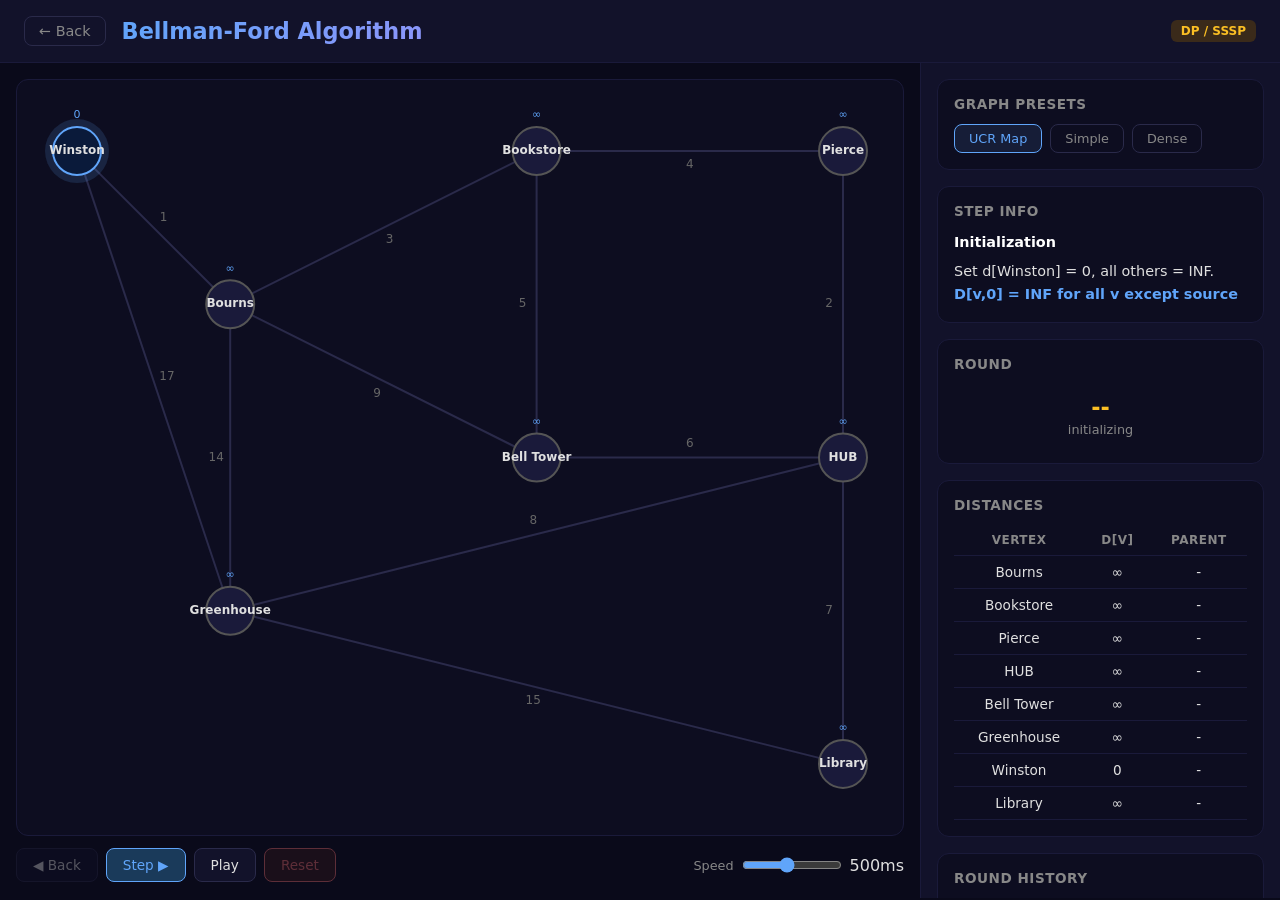
==== bellman-ford/index.html @ ab1e1b76 "feat: add Dijkstra, Bellman-Ford, Floyd-Warshall, and Huffman visualizers - Dijkstra: step-by-step r" ====
<!DOCTYPE html>
<html lang="en">
<head>
  <meta charset="UTF-8">
  <meta name="viewport" content="width=device-width, initial-scale=1.0">
  <title>Bellman-Ford Algorithm — CS 141</title>
  <link rel="stylesheet" href="../shared/style.css">
  <style>
    #roundDisplay {
      font-size: 1.4rem;
      font-weight: 700;
      color: #fbbf24;
      text-align: center;
      padding: 10px 0;
    }
    #roundDisplay .sub {
      font-size: 0.8rem;
      font-weight: 400;
      color: #888;
      display: block;
      margin-top: 2px;
    }
    .round-history-table {
      width: 100%;
      border-collapse: collapse;
      font-size: 0.75rem;
    }
    .round-history-table th,
    .round-history-table td {
      padding: 5px 6px;
      text-align: center;
      border-bottom: 1px solid #1a1a3a;
    }
    .round-history-table th {
      color: #888;
      font-weight: 600;
      text-transform: uppercase;
      font-size: 0.7rem;
      letter-spacing: 0.5px;
    }
    .round-history-table td.changed {
      color: #fbbf24;
      font-weight: 600;
    }
    #comparisonStats {
      font-size: 0.85rem;
      color: #888;
      line-height: 1.6;
    }
    #comparisonStats .val {
      color: #60a5fa;
      font-weight: 600;
    }
  </style>
</head>
<body>
  <!-- Header -->
  <div class="header">
    <a href="../" class="back-btn">&#8592; Back</a>
    <h1>Bellman-Ford Algorithm</h1>
    <span class="tag dp">DP / SSSP</span>
  </div>

  <div class="main">
    <!-- Graph Area -->
    <div class="graph-area">
      <canvas id="graphCanvas"></canvas>
      <div class="controls">
        <button id="backBtn" class="btn">&#9664; Back</button>
        <button id="stepBtn" class="btn primary">Step &#9654;</button>
        <button id="autoBtn" class="btn">Play</button>
        <button id="resetBtn" class="btn danger">Reset</button>
        <div class="speed-control">
          <label>Speed</label>
          <input type="range" id="speedSlider" min="100" max="1000" value="500">
          <span id="speedLabel">500ms</span>
        </div>
      </div>
    </div>

    <!-- Sidebar -->
    <div class="sidebar">
      <!-- Presets -->
      <div class="sidebar-section">
        <h3>Graph Presets</h3>
        <div class="preset-btns" id="presetBtns"></div>
      </div>

      <!-- Step Info -->
      <div class="sidebar-section">
        <h3>Step Info</h3>
        <div class="step-info" id="stepInfo">Select a preset to begin.</div>
      </div>

      <!-- Round Counter -->
      <div class="sidebar-section">
        <h3>Round</h3>
        <div id="roundDisplay">--<span class="sub">waiting</span></div>
      </div>

      <!-- Distance Table -->
      <div class="sidebar-section">
        <h3>Distances</h3>
        <table class="dist-table" id="distTable">
          <thead>
            <tr><th>Vertex</th><th>d[v]</th><th>Parent</th></tr>
          </thead>
          <tbody id="distBody"></tbody>
        </table>
      </div>

      <!-- Round History -->
      <div class="sidebar-section">
        <h3>Round History</h3>
        <div style="overflow-x:auto;">
          <table class="round-history-table" id="roundHistory">
            <thead id="roundHistoryHead"></thead>
            <tbody id="roundHistoryBody"></tbody>
          </table>
        </div>
      </div>

      <!-- Comparison Stats -->
      <div class="sidebar-section">
        <h3>Comparison</h3>
        <div id="comparisonStats">Run the algorithm to see stats.</div>
      </div>

      <!-- Pseudocode -->
      <div class="sidebar-section">
        <h3>Pseudocode</h3>
        <div class="pseudocode" id="pseudocode">
          <div class="line" data-line="0">BellmanFord(G, s):</div>
          <div class="line" data-line="1">  for each v: d[v] = INF</div>
          <div class="line" data-line="2">  d[s] = 0</div>
          <div class="line" data-line="3">  for k = 1 to n-1:</div>
          <div class="line" data-line="4">    for each edge (u,v,w) in E:</div>
          <div class="line" data-line="5">      if d[u]+w &lt; d[v]:</div>
          <div class="line" data-line="6">        d[v] = d[u]+w</div>
          <div class="line" data-line="7">        parent[v] = u</div>
          <div class="line" data-line="8">  // Negative cycle check</div>
          <div class="line" data-line="9">  for each edge (u,v,w) in E:</div>
          <div class="line" data-line="10">    if d[u]+w &lt; d[v]: CYCLE!</div>
          <div class="line" data-line="11">  return d[], parent[]</div>
        </div>
      </div>
    </div>
  </div>

  <script src="../shared/graph-presets.js"></script>
  <script src="../shared/graph-renderer.js"></script>
  <script src="../shared/controls.js"></script>
  <script src="algo.js"></script>
  <script src="ui.js"></script>
</body>
</html>
---- shared/style.css ----
/* ============================================
   CS 141 Algorithm Visualizer — Shared Styles
   ============================================ */

/* Reset & Base */
* { margin: 0; padding: 0; box-sizing: border-box; }

body {
  font-family: 'Segoe UI', system-ui, -apple-system, sans-serif;
  background: #0a0a1a;
  color: #e0e0e0;
  min-height: 100vh;
}

/* ---- Header ---- */
.header {
  display: flex;
  align-items: center;
  gap: 16px;
  padding: 16px 24px;
  background: #12122a;
  border-bottom: 1px solid #1a1a3a;
}

.header h1 {
  font-size: 1.4rem;
  background: linear-gradient(135deg, #60a5fa, #a78bfa, #f472b6);
  -webkit-background-clip: text;
  -webkit-text-fill-color: transparent;
  background-clip: text;
  flex: 1;
}

.header .back-btn {
  background: none;
  border: 1px solid #2a2a4a;
  color: #888;
  border-radius: 8px;
  padding: 6px 14px;
  cursor: pointer;
  font-size: 0.9rem;
  transition: all 0.2s;
  text-decoration: none;
}

.header .back-btn:hover {
  border-color: #60a5fa;
  color: #60a5fa;
}

/* ---- Tags ---- */
.tag {
  display: inline-block;
  padding: 4px 10px;
  border-radius: 6px;
  font-size: 0.75rem;
  font-weight: 600;
}

.tag.greedy  { background: #1a3a2a; color: #4ade80; }
.tag.dp      { background: #3a2a1a; color: #fbbf24; }
.tag.dc      { background: #2a1a3a; color: #c084fc; }
.tag.parallel { background: #1a2a3a; color: #60a5fa; }

/* ---- Main Layout ---- */
.main {
  display: grid;
  grid-template-columns: 1fr 360px;
  height: calc(100vh - 65px);
  overflow: hidden;
}

/* ---- Graph / Canvas Area ---- */
.graph-area {
  display: flex;
  flex-direction: column;
  padding: 16px;
  gap: 12px;
  overflow: hidden;
}

.graph-area canvas {
  flex: 1;
  width: 100%;
  border-radius: 12px;
  background: #0d0d20;
  border: 1px solid #1a1a3a;
}

/* ---- Sidebar ---- */
.sidebar {
  display: flex;
  flex-direction: column;
  background: #12122a;
  border-left: 1px solid #1a1a3a;
  overflow-y: auto;
  padding: 16px;
  gap: 16px;
}

.sidebar-section {
  background: #0d0d20;
  border: 1px solid #1a1a3a;
  border-radius: 12px;
  padding: 16px;
}

.sidebar-section h3 {
  font-size: 0.85rem;
  color: #888;
  text-transform: uppercase;
  letter-spacing: 0.5px;
  margin-bottom: 12px;
}

/* ---- Controls ---- */
.controls {
  display: flex;
  align-items: center;
  gap: 8px;
  flex-wrap: wrap;
}

.controls .spacer {
  flex: 1;
}

.speed-control {
  display: flex;
  align-items: center;
  gap: 8px;
  margin-left: auto;
}

.speed-control label {
  font-size: 0.8rem;
  color: #888;
}

.speed-control input[type="range"] {
  width: 100px;
  accent-color: #60a5fa;
}

/* ---- Buttons ---- */
.btn {
  padding: 8px 16px;
  border: 1px solid #2a2a4a;
  background: #12122a;
  color: #e0e0e0;
  border-radius: 8px;
  cursor: pointer;
  font-size: 0.85rem;
  transition: all 0.2s;
  font-family: inherit;
}

.btn:hover {
  border-color: #60a5fa;
  color: #fff;
}

.btn.primary {
  background: #1a3a5a;
  border-color: #60a5fa;
  color: #60a5fa;
}

.btn.primary:hover {
  background: #254a6a;
}

.btn.danger {
  background: #3a1a1a;
  border-color: #f87171;
  color: #f87171;
}

.btn.danger:hover {
  background: #4a2020;
}

.btn:disabled {
  opacity: 0.35;
  cursor: default;
  pointer-events: none;
}

/* ---- Distance Table ---- */
.dist-table {
  width: 100%;
  border-collapse: collapse;
  font-size: 0.85rem;
}

.dist-table th,
.dist-table td {
  padding: 8px 10px;
  text-align: center;
  border-bottom: 1px solid #1a1a3a;
}

.dist-table th {
  color: #888;
  font-weight: 600;
  text-transform: uppercase;
  font-size: 0.75rem;
  letter-spacing: 0.5px;
}

.dist-table td.finalized {
  color: #4ade80;
  font-weight: 600;
}

.dist-table td.current {
  color: #60a5fa;
  font-weight: 600;
  background: rgba(96, 165, 250, 0.1);
}

.dist-table td.updated {
  animation: flashUpdate 0.8s ease;
}

/* ---- Priority Queue ---- */
.pq-items {
  display: flex;
  flex-direction: column;
  gap: 6px;
}

.pq-item {
  display: flex;
  justify-content: space-between;
  align-items: center;
  padding: 8px 12px;
  background: #12122a;
  border: 1px solid #1a1a3a;
  border-radius: 8px;
  font-size: 0.85rem;
}

.pq-item.min {
  border-color: #60a5fa;
  background: rgba(96, 165, 250, 0.08);
  color: #60a5fa;
  font-weight: 600;
}

/* ---- Pseudocode ---- */
.pseudocode {
  font-family: 'Courier New', monospace;
  font-size: 0.8rem;
  line-height: 1.8;
}

.pseudocode .line {
  padding: 2px 8px;
  border-radius: 4px;
  color: #888;
  transition: all 0.2s;
  white-space: pre;
}

.pseudocode .line.active {
  background: rgba(96, 165, 250, 0.15);
  color: #60a5fa;
  font-weight: 600;
}

/* ---- Step Info ---- */
.step-info {
  font-size: 0.9rem;
  line-height: 1.6;
}

.step-title {
  font-weight: 600;
  color: #fff;
  margin-bottom: 6px;
}

.highlight {
  color: #60a5fa;
  font-weight: 600;
}

.relax-detail {
  padding: 8px 12px;
  border-radius: 8px;
  margin-top: 8px;
  font-size: 0.85rem;
  border: 1px solid #1a1a3a;
  background: #0d0d20;
}

.relax-success {
  border-color: #4ade80;
  color: #4ade80;
}

.relax-fail {
  border-color: #f87171;
  color: #f87171;
}

/* ---- Preset Buttons ---- */
.preset-btns {
  display: flex;
  gap: 8px;
  flex-wrap: wrap;
}

.preset-btn {
  padding: 6px 14px;
  border: 1px solid #2a2a4a;
  background: #0d0d20;
  color: #888;
  border-radius: 8px;
  cursor: pointer;
  font-size: 0.8rem;
  transition: all 0.2s;
  font-family: inherit;
}

.preset-btn:hover {
  border-color: #60a5fa;
  color: #e0e0e0;
}

.preset-btn.active {
  border-color: #60a5fa;
  color: #60a5fa;
  background: rgba(96, 165, 250, 0.1);
}

/* ---- Tabs ---- */
.tabs {
  display: flex;
  gap: 4px;
  border-bottom: 1px solid #1a1a3a;
  margin-bottom: 12px;
}

.tab {
  padding: 8px 16px;
  background: none;
  border: none;
  color: #888;
  cursor: pointer;
  font-size: 0.85rem;
  border-bottom: 2px solid transparent;
  transition: all 0.2s;
  font-family: inherit;
}

.tab:hover {
  color: #e0e0e0;
}

.tab.active {
  color: #60a5fa;
  border-bottom-color: #60a5fa;
}

/* ---- Formula Bar ---- */
.formula-bar {
  font-family: 'Courier New', monospace;
  font-size: 0.85rem;
  padding: 10px 14px;
  background: #0d0d20;
  border: 1px solid #1a1a3a;
  border-radius: 8px;
  color: #fbbf24;
  margin-bottom: 12px;
}

/* ---- Legend ---- */
.legend {
  display: flex;
  gap: 16px;
  flex-wrap: wrap;
  font-size: 0.8rem;
  color: #888;
}

.legend-item {
  display: flex;
  align-items: center;
  gap: 6px;
}

.legend-dot {
  width: 10px;
  height: 10px;
  border-radius: 50%;
}

.legend-line {
  width: 20px;
  height: 3px;
  border-radius: 2px;
}

/* ---- Toggle ---- */
.toggle-row {
  display: flex;
  align-items: center;
  justify-content: space-between;
  padding: 8px 0;
}

.toggle-label {
  font-size: 0.85rem;
  color: #ccc;
}

.toggle {
  position: relative;
  width: 44px;
  height: 24px;
  background: #2a2a4a;
  border-radius: 12px;
  cursor: pointer;
  transition: background 0.2s;
  border: none;
  padding: 0;
}

.toggle::after {
  content: '';
  position: absolute;
  top: 3px;
  left: 3px;
  width: 18px;
  height: 18px;
  background: #888;
  border-radius: 50%;
  transition: all 0.2s;
}

.toggle.active {
  background: #1a3a5a;
}

.toggle.active::after {
  left: 23px;
  background: #60a5fa;
}

/* ---- Relax Counter ---- */
.relax-counter {
  display: flex;
  align-items: baseline;
  gap: 8px;
}

.relax-counter .count {
  font-size: 1.8rem;
  font-weight: 700;
  color: #60a5fa;
}

.relax-counter .label {
  font-size: 0.8rem;
  color: #888;
}

/* ---- Animations ---- */
@keyframes flashUpdate {
  0%   { background-color: rgba(251, 191, 36, 0.3); }
  100% { background-color: transparent; }
}

/* ---- Scrollbar ---- */
::-webkit-scrollbar {
  width: 6px;
}

::-webkit-scrollbar-track {
  background: #0a0a1a;
}

::-webkit-scrollbar-thumb {
  background: #2a2a4a;
  border-radius: 3px;
}

::-webkit-scrollbar-thumb:hover {
  background: #3a3a5a;
}
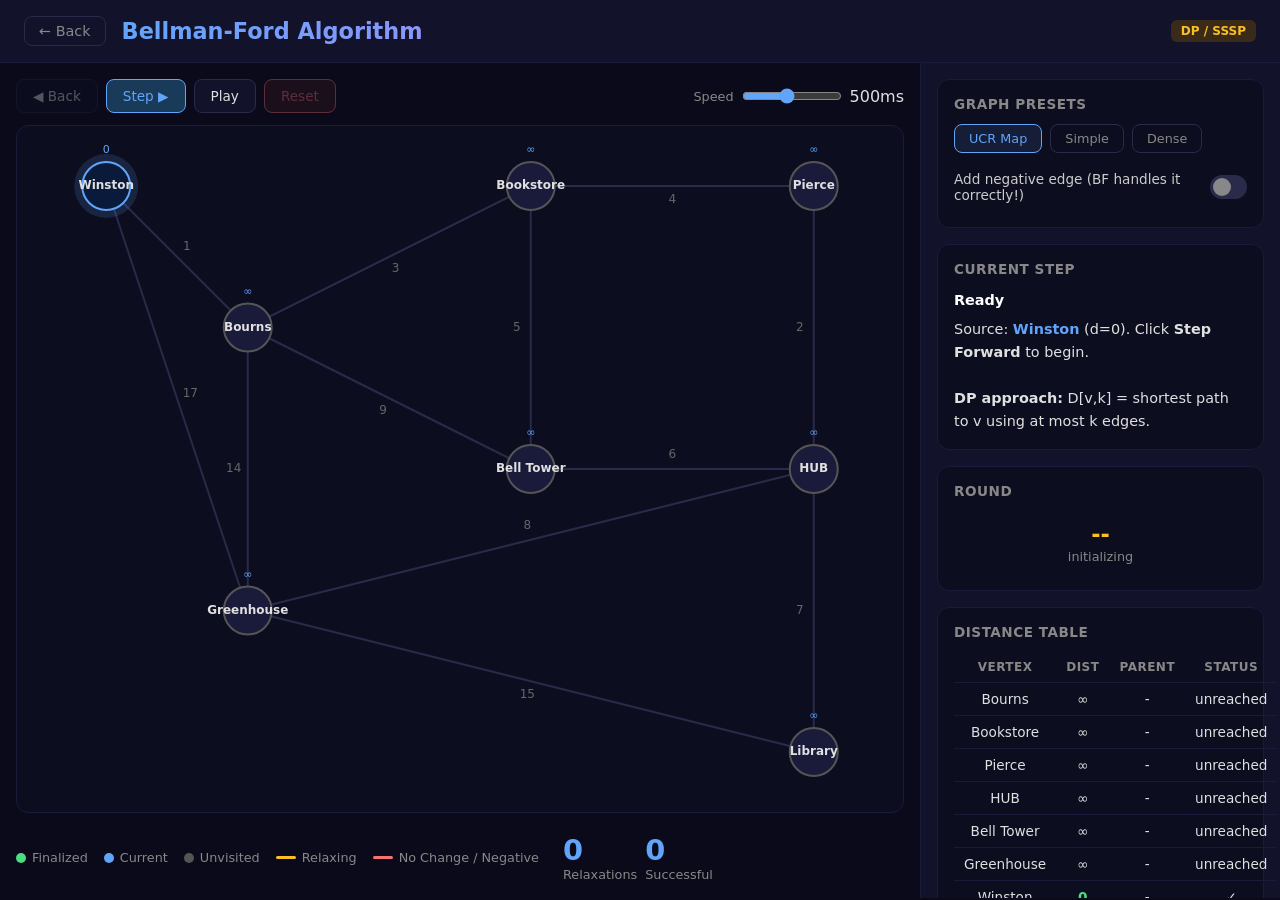
==== commit 333fc28f: "fix: rewrite Bellman-Ford UI to match Dijkstra layout - Add negative edge toggle - Fix relaxation co" ====
--- a/bellman-ford/index.html
+++ b/bellman-ford/index.html
@@ -3,7 +3,7 @@
 <head>
   <meta charset="UTF-8">
   <meta name="viewport" content="width=device-width, initial-scale=1.0">
-  <title>Bellman-Ford Algorithm — CS 141</title>
+  <title>Bellman-Ford Algorithm — CS 141 Visualizer</title>
   <link rel="stylesheet" href="../shared/style.css">
   <style>
     #roundDisplay {
@@ -54,103 +54,128 @@
   </style>
 </head>
 <body>
-  <!-- Header -->
-  <div class="header">
-    <a href="../" class="back-btn">&#8592; Back</a>
-    <h1>Bellman-Ford Algorithm</h1>
-    <span class="tag dp">DP / SSSP</span>
-  </div>
 
-  <div class="main">
-    <!-- Graph Area -->
-    <div class="graph-area">
-      <canvas id="graphCanvas"></canvas>
-      <div class="controls">
-        <button id="backBtn" class="btn">&#9664; Back</button>
-        <button id="stepBtn" class="btn primary">Step &#9654;</button>
-        <button id="autoBtn" class="btn">Play</button>
-        <button id="resetBtn" class="btn danger">Reset</button>
-        <div class="speed-control">
-          <label>Speed</label>
-          <input type="range" id="speedSlider" min="100" max="1000" value="500">
-          <span id="speedLabel">500ms</span>
-        </div>
+<!-- Header -->
+<div class="header">
+  <a href="../index.html" class="back-btn">&#8592; Back</a>
+  <h1>Bellman-Ford Algorithm</h1>
+  <span class="tag dp">DP / SSSP</span>
+</div>
+
+<!-- Main Grid -->
+<div class="main">
+  <!-- Graph Area (left) -->
+  <div class="graph-area">
+    <!-- Controls -->
+    <div class="controls">
+      <button class="btn" id="backBtn" disabled>&#9664; Back</button>
+      <button class="btn primary" id="stepBtn">Step &#9654;</button>
+      <button class="btn" id="autoBtn">Play</button>
+      <button class="btn danger" id="resetBtn">Reset</button>
+      <div class="speed-control">
+        <label>Speed</label>
+        <input type="range" id="speedSlider" min="100" max="1000" value="500" step="50">
+        <span id="speedLabel">500ms</span>
       </div>
     </div>
 
-    <!-- Sidebar -->
-    <div class="sidebar">
-      <!-- Presets -->
-      <div class="sidebar-section">
-        <h3>Graph Presets</h3>
-        <div class="preset-btns" id="presetBtns"></div>
+    <!-- Canvas -->
+    <canvas id="graphCanvas"></canvas>
+
+    <!-- Legend & Stats -->
+    <div style="display:flex; gap:24px; align-items:center; flex-wrap:wrap; padding-top:8px;">
+      <div class="legend">
+        <div class="legend-item"><div class="legend-dot" style="background:#4ade80"></div> Finalized</div>
+        <div class="legend-item"><div class="legend-dot" style="background:#60a5fa"></div> Current</div>
+        <div class="legend-item"><div class="legend-dot" style="background:#555"></div> Unvisited</div>
+        <div class="legend-item"><div class="legend-line" style="background:#fbbf24"></div> Relaxing</div>
+        <div class="legend-item"><div class="legend-line" style="background:#f87171"></div> No Change / Negative</div>
       </div>
-
-      <!-- Step Info -->
-      <div class="sidebar-section">
-        <h3>Step Info</h3>
-        <div class="step-info" id="stepInfo">Select a preset to begin.</div>
-      </div>
-
-      <!-- Round Counter -->
-      <div class="sidebar-section">
-        <h3>Round</h3>
-        <div id="roundDisplay">--<span class="sub">waiting</span></div>
-      </div>
-
-      <!-- Distance Table -->
-      <div class="sidebar-section">
-        <h3>Distances</h3>
-        <table class="dist-table" id="distTable">
-          <thead>
-            <tr><th>Vertex</th><th>d[v]</th><th>Parent</th></tr>
-          </thead>
-          <tbody id="distBody"></tbody>
-        </table>
-      </div>
-
-      <!-- Round History -->
-      <div class="sidebar-section">
-        <h3>Round History</h3>
-        <div style="overflow-x:auto;">
-          <table class="round-history-table" id="roundHistory">
-            <thead id="roundHistoryHead"></thead>
-            <tbody id="roundHistoryBody"></tbody>
-          </table>
-        </div>
-      </div>
-
-      <!-- Comparison Stats -->
-      <div class="sidebar-section">
-        <h3>Comparison</h3>
-        <div id="comparisonStats">Run the algorithm to see stats.</div>
-      </div>
-
-      <!-- Pseudocode -->
-      <div class="sidebar-section">
-        <h3>Pseudocode</h3>
-        <div class="pseudocode" id="pseudocode">
-          <div class="line" data-line="0">BellmanFord(G, s):</div>
-          <div class="line" data-line="1">  for each v: d[v] = INF</div>
-          <div class="line" data-line="2">  d[s] = 0</div>
-          <div class="line" data-line="3">  for k = 1 to n-1:</div>
-          <div class="line" data-line="4">    for each edge (u,v,w) in E:</div>
-          <div class="line" data-line="5">      if d[u]+w &lt; d[v]:</div>
-          <div class="line" data-line="6">        d[v] = d[u]+w</div>
-          <div class="line" data-line="7">        parent[v] = u</div>
-          <div class="line" data-line="8">  // Negative cycle check</div>
-          <div class="line" data-line="9">  for each edge (u,v,w) in E:</div>
-          <div class="line" data-line="10">    if d[u]+w &lt; d[v]: CYCLE!</div>
-          <div class="line" data-line="11">  return d[], parent[]</div>
-        </div>
+      <div class="relax-counter">
+        <div><div class="count" id="relaxCount">0</div><div class="label">Relaxations</div></div>
+        <div><div class="count" id="successCount">0</div><div class="label">Successful</div></div>
       </div>
     </div>
   </div>
 
-  <script src="../shared/graph-presets.js"></script>
-  <script src="../shared/graph-renderer.js"></script>
-  <script src="../shared/controls.js"></script>
-  <script src="algo.js"></script>
-  <script src="ui.js"></script>
+  <!-- Sidebar (right) -->
+  <div class="sidebar">
+    <!-- Presets -->
+    <div class="sidebar-section">
+      <h3>Graph Presets</h3>
+      <div class="preset-btns" id="presetBtns"></div>
+      <div class="toggle-row" style="margin-top:10px;">
+        <span class="toggle-label">Add negative edge (BF handles it correctly!)</span>
+        <button class="toggle" id="negToggle" aria-label="Toggle negative edge"></button>
+      </div>
+    </div>
+
+    <!-- Step Info -->
+    <div class="sidebar-section">
+      <h3>Current Step</h3>
+      <div class="step-info" id="stepInfo"></div>
+    </div>
+
+    <!-- Round Counter -->
+    <div class="sidebar-section">
+      <h3>Round</h3>
+      <div id="roundDisplay">--<span class="sub">initializing</span></div>
+    </div>
+
+    <!-- Distance Table -->
+    <div class="sidebar-section">
+      <h3>Distance Table</h3>
+      <table class="dist-table" id="distTable">
+        <thead>
+          <tr><th>Vertex</th><th>Dist</th><th>Parent</th><th>Status</th></tr>
+        </thead>
+        <tbody id="distBody"></tbody>
+      </table>
+    </div>
+
+    <!-- Round History -->
+    <div class="sidebar-section">
+      <h3>Round History</h3>
+      <div style="overflow-x:auto;">
+        <table class="round-history-table" id="roundHistory">
+          <thead id="roundHistoryHead"></thead>
+          <tbody id="roundHistoryBody"></tbody>
+        </table>
+      </div>
+    </div>
+
+    <!-- Comparison Stats -->
+    <div class="sidebar-section">
+      <h3>Comparison</h3>
+      <div id="comparisonStats">Run the algorithm to see stats.</div>
+    </div>
+
+    <!-- Pseudocode -->
+    <div class="sidebar-section">
+      <h3>Pseudocode</h3>
+      <div class="pseudocode" id="pseudocode">
+        <div class="line" data-line="0">BellmanFord(G, s):</div>
+        <div class="line" data-line="1">  for each v: d[v] = INF</div>
+        <div class="line" data-line="2">  d[s] = 0</div>
+        <div class="line" data-line="3">  for k = 1 to n-1:</div>
+        <div class="line" data-line="4">    for each edge (u,v,w) in E:</div>
+        <div class="line" data-line="5">      if d[u]+w &lt; d[v]:</div>
+        <div class="line" data-line="6">        d[v] = d[u]+w</div>
+        <div class="line" data-line="7">        parent[v] = u</div>
+        <div class="line" data-line="8">  // Negative cycle check</div>
+        <div class="line" data-line="9">  for each edge (u,v,w) in E:</div>
+        <div class="line" data-line="10">    if d[u]+w &lt; d[v]: CYCLE!</div>
+        <div class="line" data-line="11">  return d[], parent[]</div>
+      </div>
+    </div>
+  </div>
+</div>
+
+<!-- Scripts (order matters) -->
+<script src="../shared/graph-presets.js"></script>
+<script src="../shared/graph-renderer.js"></script>
+<script src="../shared/controls.js"></script>
+<script src="algo.js"></script>
+<script src="ui.js"></script>
 </body>
 </html>
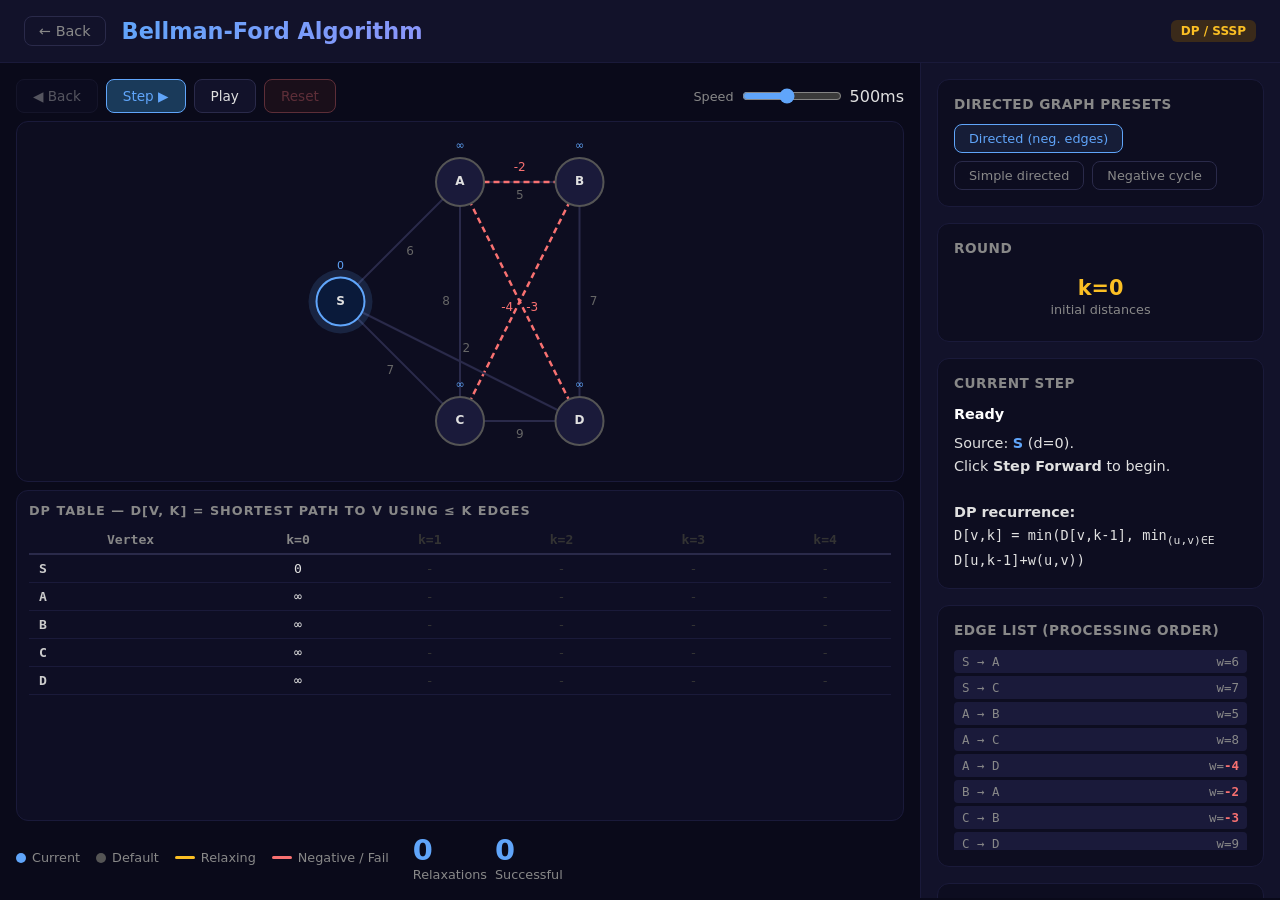
==== commit b48e50e2: "feat: redesign Bellman-Ford as DP-centric visualizer - Directed graph presets with negative weights " ====
--- a/bellman-ford/index.html
+++ b/bellman-ford/index.html
@@ -6,12 +6,129 @@
   <title>Bellman-Ford Algorithm — CS 141 Visualizer</title>
   <link rel="stylesheet" href="../shared/style.css">
   <style>
+    /* BF-specific: split left area into graph (top) and DP table (bottom) */
+    .graph-area {
+      display: flex;
+      flex-direction: column;
+      gap: 8px;
+    }
+    .graph-area canvas {
+      flex: 0 0 45%;
+      min-height: 200px;
+    }
+    .dp-table-area {
+      flex: 1;
+      overflow: auto;
+      background: #0e0e24;
+      border: 1px solid #1a1a3a;
+      border-radius: 12px;
+      padding: 12px;
+    }
+    .dp-table-area h4 {
+      color: #888;
+      font-size: 0.8rem;
+      text-transform: uppercase;
+      letter-spacing: 1px;
+      margin-bottom: 8px;
+    }
+
+    /* DP Table styling */
+    .bf-dp-table {
+      width: 100%;
+      border-collapse: collapse;
+      font-family: 'SF Mono', 'Fira Code', monospace;
+      font-size: 0.82rem;
+    }
+    .bf-dp-table th {
+      padding: 6px 10px;
+      text-align: center;
+      color: #888;
+      font-weight: 600;
+      border-bottom: 2px solid #2a2a4a;
+      position: sticky;
+      top: 0;
+      background: #0e0e24;
+    }
+    .bf-dp-table th.round-header {
+      color: #fbbf24;
+    }
+    .bf-dp-table td {
+      padding: 6px 10px;
+      text-align: center;
+      border-bottom: 1px solid #1a1a3a;
+      transition: all 0.3s;
+    }
+    .bf-dp-table td.current-round {
+      background: #1e3a5f;
+      color: #60a5fa;
+      font-weight: 700;
+    }
+    .bf-dp-table td.updated {
+      background: #1a3a1a;
+      color: #4ade80;
+      font-weight: 700;
+    }
+    .bf-dp-table td.computing {
+      background: #3a3a1a;
+      color: #fbbf24;
+      font-weight: 700;
+    }
+    .bf-dp-table td.future {
+      color: #333;
+    }
+    .bf-dp-table td.vertex-label {
+      color: #ccc;
+      font-weight: 600;
+      text-align: left;
+      background: #0e0e24;
+      position: sticky;
+      left: 0;
+    }
+
+    /* Edge list */
+    .edge-list {
+      display: flex;
+      flex-direction: column;
+      gap: 3px;
+      max-height: 200px;
+      overflow-y: auto;
+    }
+    .edge-item {
+      font-family: 'SF Mono', 'Fira Code', monospace;
+      font-size: 0.78rem;
+      padding: 4px 8px;
+      border-radius: 4px;
+      background: #1a1a3a;
+      color: #888;
+      display: flex;
+      justify-content: space-between;
+    }
+    .edge-item.active-edge {
+      background: #1e3a5f;
+      color: #60a5fa;
+      border: 1px solid #60a5fa;
+    }
+    .edge-item.success-edge {
+      background: #1a3a1a;
+      color: #4ade80;
+      border: 1px solid #4ade80;
+    }
+    .edge-item.fail-edge {
+      background: #2a1a1a;
+      color: #f87171;
+    }
+    .edge-item .neg-weight {
+      color: #f87171;
+      font-weight: 700;
+    }
+
+    /* Round badge */
     #roundDisplay {
-      font-size: 1.4rem;
+      font-size: 1.3rem;
       font-weight: 700;
       color: #fbbf24;
       text-align: center;
-      padding: 10px 0;
+      padding: 8px 0;
     }
     #roundDisplay .sub {
       font-size: 0.8rem;
@@ -19,37 +136,6 @@
       color: #888;
       display: block;
       margin-top: 2px;
-    }
-    .round-history-table {
-      width: 100%;
-      border-collapse: collapse;
-      font-size: 0.75rem;
-    }
-    .round-history-table th,
-    .round-history-table td {
-      padding: 5px 6px;
-      text-align: center;
-      border-bottom: 1px solid #1a1a3a;
-    }
-    .round-history-table th {
-      color: #888;
-      font-weight: 600;
-      text-transform: uppercase;
-      font-size: 0.7rem;
-      letter-spacing: 0.5px;
-    }
-    .round-history-table td.changed {
-      color: #fbbf24;
-      font-weight: 600;
-    }
-    #comparisonStats {
-      font-size: 0.85rem;
-      color: #888;
-      line-height: 1.6;
-    }
-    #comparisonStats .val {
-      color: #60a5fa;
-      font-weight: 600;
     }
   </style>
 </head>
@@ -64,7 +150,7 @@
 
 <!-- Main Grid -->
 <div class="main">
-  <!-- Graph Area (left) -->
+  <!-- Left: Graph + DP Table -->
   <div class="graph-area">
     <!-- Controls -->
     <div class="controls">
@@ -79,17 +165,22 @@
       </div>
     </div>
 
-    <!-- Canvas -->
+    <!-- Graph Canvas (directed, with arrows) -->
     <canvas id="graphCanvas"></canvas>
 
+    <!-- DP Table: D[v, k] -->
+    <div class="dp-table-area">
+      <h4>DP Table &mdash; D[v, k] = shortest path to v using &le; k edges</h4>
+      <div id="dpTableContainer" style="overflow-x:auto;"></div>
+    </div>
+
     <!-- Legend & Stats -->
-    <div style="display:flex; gap:24px; align-items:center; flex-wrap:wrap; padding-top:8px;">
+    <div style="display:flex; gap:24px; align-items:center; flex-wrap:wrap; padding-top:4px;">
       <div class="legend">
-        <div class="legend-item"><div class="legend-dot" style="background:#4ade80"></div> Finalized</div>
         <div class="legend-item"><div class="legend-dot" style="background:#60a5fa"></div> Current</div>
-        <div class="legend-item"><div class="legend-dot" style="background:#555"></div> Unvisited</div>
+        <div class="legend-item"><div class="legend-dot" style="background:#555"></div> Default</div>
         <div class="legend-item"><div class="legend-line" style="background:#fbbf24"></div> Relaxing</div>
-        <div class="legend-item"><div class="legend-line" style="background:#f87171"></div> No Change / Negative</div>
+        <div class="legend-item"><div class="legend-line" style="background:#f87171"></div> Negative / Fail</div>
       </div>
       <div class="relax-counter">
         <div><div class="count" id="relaxCount">0</div><div class="label">Relaxations</div></div>
@@ -98,16 +189,18 @@
     </div>
   </div>
 
-  <!-- Sidebar (right) -->
+  <!-- Sidebar -->
   <div class="sidebar">
     <!-- Presets -->
     <div class="sidebar-section">
-      <h3>Graph Presets</h3>
+      <h3>Directed Graph Presets</h3>
       <div class="preset-btns" id="presetBtns"></div>
-      <div class="toggle-row" style="margin-top:10px;">
-        <span class="toggle-label">Add negative edge (BF handles it correctly!)</span>
-        <button class="toggle" id="negToggle" aria-label="Toggle negative edge"></button>
-      </div>
+    </div>
+
+    <!-- Round -->
+    <div class="sidebar-section">
+      <h3>Round</h3>
+      <div id="roundDisplay">--<span class="sub">initializing</span></div>
     </div>
 
     <!-- Step Info -->
@@ -116,38 +209,10 @@
       <div class="step-info" id="stepInfo"></div>
     </div>
 
-    <!-- Round Counter -->
-    <div class="sidebar-section">
-      <h3>Round</h3>
-      <div id="roundDisplay">--<span class="sub">initializing</span></div>
-    </div>
-
-    <!-- Distance Table -->
-    <div class="sidebar-section">
-      <h3>Distance Table</h3>
-      <table class="dist-table" id="distTable">
-        <thead>
-          <tr><th>Vertex</th><th>Dist</th><th>Parent</th><th>Status</th></tr>
-        </thead>
-        <tbody id="distBody"></tbody>
-      </table>
-    </div>
-
-    <!-- Round History -->
-    <div class="sidebar-section">
-      <h3>Round History</h3>
-      <div style="overflow-x:auto;">
-        <table class="round-history-table" id="roundHistory">
-          <thead id="roundHistoryHead"></thead>
-          <tbody id="roundHistoryBody"></tbody>
-        </table>
-      </div>
-    </div>
-
-    <!-- Comparison Stats -->
-    <div class="sidebar-section">
-      <h3>Comparison</h3>
-      <div id="comparisonStats">Run the algorithm to see stats.</div>
+    <!-- Edge List (processing order) -->
+    <div class="sidebar-section">
+      <h3>Edge List (processing order)</h3>
+      <div class="edge-list" id="edgeList"></div>
     </div>
 
     <!-- Pseudocode -->
@@ -171,7 +236,7 @@
   </div>
 </div>
 
-<!-- Scripts (order matters) -->
+<!-- Scripts -->
 <script src="../shared/graph-presets.js"></script>
 <script src="../shared/graph-renderer.js"></script>
 <script src="../shared/controls.js"></script>
